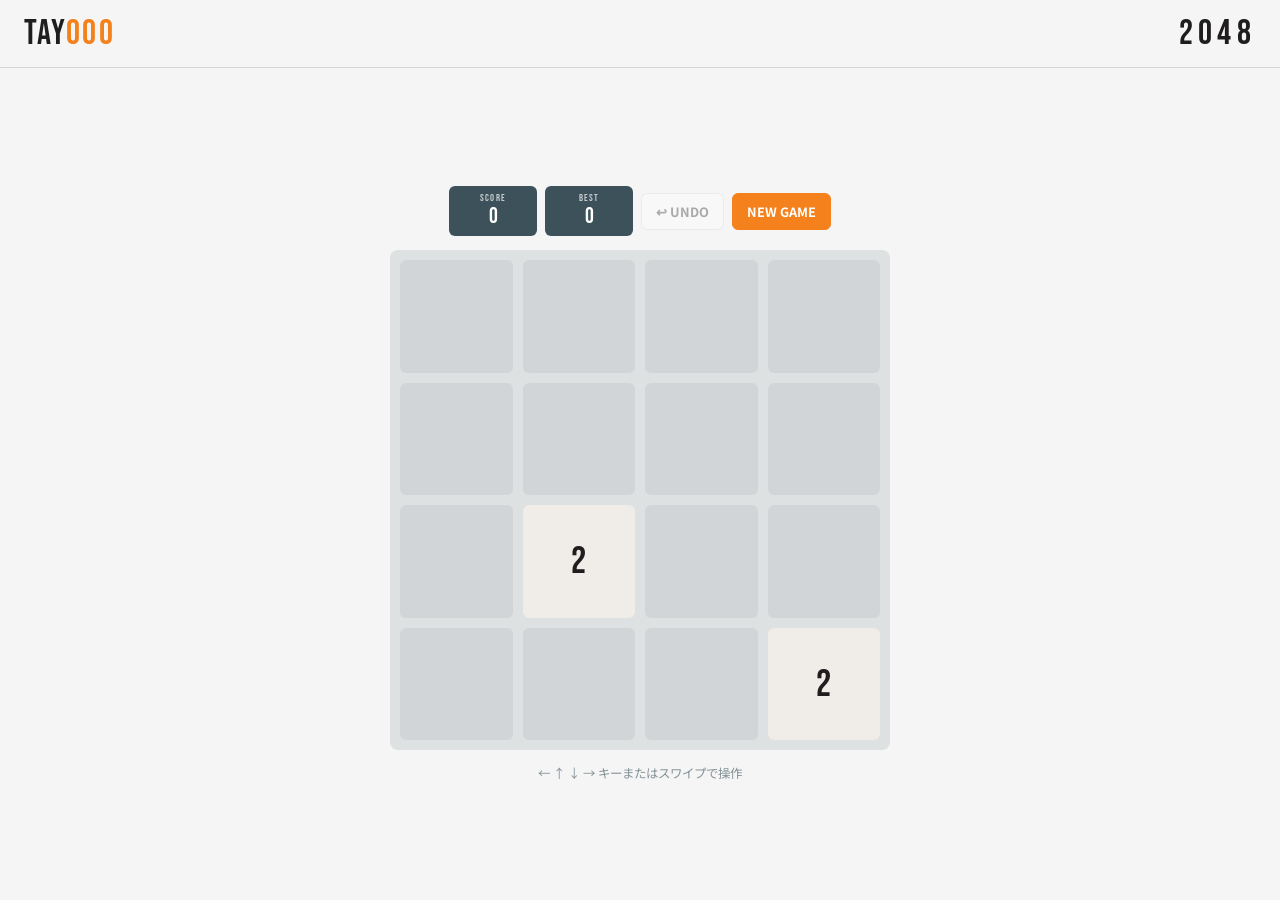
==== 2048/index.html @ 4462df3a "refactor: restructure repo into per-game folders - git mv 2048.html -> 2048/index.html - add shared/" ====
<!DOCTYPE html>
<html lang="ja">
<head>
  <meta charset="UTF-8">
  <meta name="viewport" content="width=device-width, initial-scale=1, maximum-scale=1, user-scalable=no">
  <meta name="description" content="2048ゲーム by tayooo — タイルをスライドして2048を目指そう！">
  <meta property="og:title" content="2048 | tayooo">
  <meta property="og:description" content="2048ゲーム by tayooo — タイルをスライドして2048を目指そう！">
  <title>2048 | tayooo</title>
  <link rel="preconnect" href="https://fonts.googleapis.com">
  <link rel="preconnect" href="https://fonts.gstatic.com" crossorigin>
  <link href="https://fonts.googleapis.com/css2?family=Bebas+Neue&family=Noto+Sans+JP:wght@400;700&display=swap" rel="stylesheet">
  <style>
    :root {
      --fh: 'Bebas Neue', sans-serif;
      --fb: 'Noto Sans JP', sans-serif;
      --accent: #f5811c;
      --sub: #3c5159;
      --text: #201d1e;
      --bg: #F5F5F5;
      --border: rgba(60, 81, 89, 0.2);
    }

    *, *::before, *::after { box-sizing: border-box; margin: 0; padding: 0; }

    body {
      background-color: var(--bg);
      color: var(--text);
      font-family: var(--fb);
      min-height: 100dvh;
      display: flex;
      flex-direction: column;
    }

    /* Header */
    header {
      display: flex;
      align-items: center;
      justify-content: space-between;
      padding: 12px 24px;
      border-bottom: 1px solid var(--border);
      flex-shrink: 0;
    }

    .logo {
      font-family: var(--fh);
      font-size: clamp(1.6rem, 4vw, 2.2rem);
      text-decoration: none;
      color: var(--text);
      letter-spacing: 0.06em;
    }

    .logo .accent { color: var(--accent); }

    .header-title {
      font-family: var(--fh);
      font-size: clamp(1.6rem, 4vw, 2.2rem);
      letter-spacing: 0.15em;
    }

    /* Main */
    main {
      flex: 1;
      display: flex;
      flex-direction: column;
      align-items: center;
      justify-content: center;
      padding: 16px;
      gap: 14px;
    }

    /* Score area */
    .score-area {
      display: flex;
      flex-wrap: wrap;
      gap: 8px;
      align-items: center;
      justify-content: center;
      width: 100%;
      max-width: min(95vw, 500px);
    }

    .score-box {
      font-family: var(--fh);
      background: var(--sub);
      color: white;
      padding: 6px 14px;
      border-radius: 6px;
      min-width: 88px;
      text-align: center;
    }

    .score-label {
      display: block;
      font-size: 0.6rem;
      opacity: 0.7;
      letter-spacing: 0.12em;
      text-transform: uppercase;
    }

    .score-value {
      font-size: 1.4rem;
      line-height: 1.2;
    }

    /* Buttons */
    .btn {
      font-family: var(--fb);
      font-weight: 700;
      font-size: 0.8rem;
      padding: 8px 14px;
      border-radius: 6px;
      border: 1px solid var(--border);
      background: white;
      color: var(--text);
      cursor: pointer;
      transition: opacity 80ms ease;
      white-space: nowrap;
    }

    .btn:hover:not(:disabled) { opacity: 0.75; }

    .btn:disabled {
      opacity: 0.35;
      cursor: not-allowed;
    }

    .btn-accent {
      background: var(--accent);
      color: white;
      border-color: var(--accent);
    }

    /* Grid */
    .grid-outer {
      position: relative;
      width: min(95vw, calc(95dvh - 200px), 500px);
    }

    .grid-bg {
      display: grid;
      grid-template-columns: repeat(4, 1fr);
      grid-template-rows: repeat(4, 1fr);
      gap: 10px;
      padding: 10px;
      background: rgba(60, 81, 89, 0.12);
      border-radius: 8px;
      aspect-ratio: 1;
    }

    .cell {
      background: rgba(60, 81, 89, 0.08);
      border-radius: 6px;
    }

    .grid-tiles {
      position: absolute;
      inset: 0;
      display: grid;
      grid-template-columns: repeat(4, 1fr);
      grid-template-rows: repeat(4, 1fr);
      gap: 10px;
      padding: 10px;
    }

    /* Tiles */
    .tile {
      display: flex;
      align-items: center;
      justify-content: center;
      border-radius: 6px;
      font-family: var(--fh);
      font-size: clamp(1.4rem, 5vw, 2.4rem);
      transition: background-color 80ms ease;
      user-select: none;
    }

    .tile-1024,
    .tile-2048 { font-size: clamp(1rem, 3.5vw, 1.8rem); }

    .tile-super { font-size: clamp(0.8rem, 2.8vw, 1.5rem); }

    @keyframes tile-appear {
      0%   { transform: scale(0); opacity: 0; }
      60%  { transform: scale(1.1); }
      100% { transform: scale(1); opacity: 1; }
    }

    .tile-new { animation: tile-appear 180ms ease forwards; }

    @keyframes tile-merge {
      0%   { transform: scale(1); }
      40%  { transform: scale(1.2); }
      100% { transform: scale(1); }
    }

    .tile-merged { animation: tile-merge 150ms ease forwards; }

    /* Tile colors */
    .tile-2    { background: #f0ece8; color: var(--text); }
    .tile-4    { background: #e4ddd6; color: var(--text); }
    .tile-8    { background: var(--accent); color: white; }
    .tile-16   { background: #e8720e; color: white; }
    .tile-32   { background: #d96400; color: white; }
    .tile-64   { background: #c55800; color: white; }
    .tile-128  { background: #3c5159; color: white; }
    .tile-256  { background: #2f4149; color: white; }
    .tile-512  { background: #233139; color: white; }
    .tile-1024 { background: #172529; color: white; }
    .tile-2048 { background: var(--text); color: var(--accent); box-shadow: 0 0 20px rgba(245,129,28,0.6); }
    .tile-super { background: #0d1a1f; color: var(--accent); }

    /* Overlays */
    .overlay {
      position: absolute;
      inset: 0;
      border-radius: 8px;
      display: flex;
      flex-direction: column;
      align-items: center;
      justify-content: center;
      gap: 12px;
      z-index: 20;
    }

    .overlay.win      { background: rgba(245, 129, 28, 0.92); }
    .overlay.gameover { background: rgba(32, 29, 30, 0.88); }

    .overlay-title {
      font-family: var(--fh);
      font-size: clamp(2.2rem, 9vw, 3.8rem);
      color: white;
      letter-spacing: 0.1em;
      text-align: center;
    }

    .overlay-score {
      color: white;
      font-size: 1rem;
      opacity: 0.9;
    }

    .overlay-btns {
      display: flex;
      gap: 10px;
      flex-wrap: wrap;
      justify-content: center;
    }

    .overlay .btn {
      background: rgba(255,255,255,0.2);
      border-color: rgba(255,255,255,0.5);
      color: white;
    }

    .overlay .btn:hover:not(:disabled) { background: rgba(255,255,255,0.35); }
    .overlay .btn-accent { background: var(--accent); border-color: var(--accent); }

    .hidden { display: none !important; }

    .instructions {
      font-size: 0.78rem;
      color: var(--sub);
      opacity: 0.6;
      text-align: center;
    }
  </style>
</head>
<body>

<header>
  <a href="https://tayooo.com" class="logo">TAY<span class="accent">OOO</span></a>
  <span class="header-title">2048</span>
</header>

<main>
  <div class="score-area">
    <div class="score-box">
      <span class="score-label">Score</span>
      <span class="score-value" id="score-val">0</span>
    </div>
    <div class="score-box">
      <span class="score-label">Best</span>
      <span class="score-value" id="best-val">0</span>
    </div>
    <button class="btn" id="undo-btn" onclick="undo()" disabled>↩ UNDO</button>
    <button class="btn btn-accent" onclick="newGame()">NEW GAME</button>
  </div>

  <div class="grid-outer" id="board-el">
    <div class="grid-bg">
      <div class="cell"></div><div class="cell"></div><div class="cell"></div><div class="cell"></div>
      <div class="cell"></div><div class="cell"></div><div class="cell"></div><div class="cell"></div>
      <div class="cell"></div><div class="cell"></div><div class="cell"></div><div class="cell"></div>
      <div class="cell"></div><div class="cell"></div><div class="cell"></div><div class="cell"></div>
    </div>

    <div class="grid-tiles" id="tiles-grid"></div>

    <div class="overlay win hidden" id="win-overlay">
      <div class="overlay-title">🎉 YOU WIN!</div>
      <div class="overlay-score" id="win-score-txt"></div>
      <div class="overlay-btns">
        <button class="btn" onclick="continueGame()">Continue</button>
        <button class="btn btn-accent" onclick="newGame()">New Game</button>
      </div>
    </div>

    <div class="overlay gameover hidden" id="gameover-overlay">
      <div class="overlay-title">GAME OVER</div>
      <div class="overlay-score" id="gameover-score-txt"></div>
      <div class="overlay-btns">
        <button class="btn btn-accent" onclick="newGame()">New Game</button>
      </div>
    </div>
  </div>

  <div class="instructions">← ↑ ↓ → キーまたはスワイプで操作</div>
</main>

<script>
  let board, score, bestScore, prevState, hasWon, gameRunning;

  bestScore = parseInt(localStorage.getItem('2048-best') || '0');

  function newGame() {
    board = Array.from({length: 4}, () => Array(4).fill(null));
    score = 0;
    prevState = null;
    hasWon = false;
    gameRunning = true;
    hideOverlays();
    spawnTile();
    spawnTile();
    render();
    updateUI();
  }

  function cloneBoard(b) {
    return b.map(row => row.map(c => c ? {...c} : null));
  }

  function spawnTile() {
    const empties = [];
    for (let r = 0; r < 4; r++)
      for (let c = 0; c < 4; c++)
        if (!board[r][c]) empties.push([r, c]);
    if (!empties.length) return;
    const [r, c] = empties[Math.floor(Math.random() * empties.length)];
    board[r][c] = { value: Math.random() < 0.9 ? 2 : 4, isNew: true, isMerged: false };
  }

  function slideRow(cells) {
    const vals = cells.map(c => c ? c.value : 0).filter(v => v > 0);
    const result = [];
    let add = 0;
    let i = 0;
    while (i < vals.length) {
      if (i + 1 < vals.length && vals[i] === vals[i + 1]) {
        const m = vals[i] * 2;
        add += m;
        result.push({ value: m, isNew: false, isMerged: true });
        i += 2;
      } else {
        result.push({ value: vals[i], isNew: false, isMerged: false });
        i++;
      }
    }
    while (result.length < 4) result.push(null);
    return { row: result, add };
  }

  function move(dir) {
    if (!gameRunning) return;

    const oldBoard = cloneBoard(board);
    const oldScore = score;
    const nb = Array.from({length: 4}, () => Array(4).fill(null));
    let scoreAdd = 0;

    if (dir === 'left') {
      for (let r = 0; r < 4; r++) {
        const { row, add } = slideRow(board[r]);
        nb[r] = row;
        scoreAdd += add;
      }
    } else if (dir === 'right') {
      for (let r = 0; r < 4; r++) {
        const { row, add } = slideRow([...board[r]].reverse());
        nb[r] = row.reverse();
        scoreAdd += add;
      }
    } else if (dir === 'up') {
      for (let c = 0; c < 4; c++) {
        const col = board.map(row => row[c]);
        const { row, add } = slideRow(col);
        for (let r = 0; r < 4; r++) nb[r][c] = row[r];
        scoreAdd += add;
      }
    } else if (dir === 'down') {
      for (let c = 0; c < 4; c++) {
        const col = board.map(row => row[c]).reverse();
        const { row, add } = slideRow(col);
        const unrev = row.reverse();
        for (let r = 0; r < 4; r++) nb[r][c] = unrev[r];
        scoreAdd += add;
      }
    }

    let changed = false;
    outer: for (let r = 0; r < 4; r++)
      for (let c = 0; c < 4; c++) {
        const ov = oldBoard[r][c] ? oldBoard[r][c].value : 0;
        const nv = nb[r][c] ? nb[r][c].value : 0;
        if (ov !== nv) { changed = true; break outer; }
      }

    if (!changed) return;

    prevState = { board: oldBoard, score: oldScore, hadWon: hasWon };
    board = nb;
    score += scoreAdd;

    if (score > bestScore) {
      bestScore = score;
      localStorage.setItem('2048-best', bestScore);
    }

    spawnTile();
    render();
    updateUI();

    if (!hasWon) {
      for (let r = 0; r < 4; r++)
        for (let c = 0; c < 4; c++)
          if (board[r][c] && board[r][c].value === 2048) {
            hasWon = true;
            gameRunning = false;
            document.getElementById('win-score-txt').textContent = `Score: ${score}`;
            document.getElementById('win-overlay').classList.remove('hidden');
            return;
          }
    }

    if (isGameOver()) {
      gameRunning = false;
      document.getElementById('gameover-score-txt').textContent = `Score: ${score}`;
      document.getElementById('gameover-overlay').classList.remove('hidden');
    }
  }

  function isGameOver() {
    for (let r = 0; r < 4; r++)
      for (let c = 0; c < 4; c++) {
        if (!board[r][c]) return false;
        const v = board[r][c].value;
        if (c < 3 && board[r][c+1] && board[r][c+1].value === v) return false;
        if (r < 3 && board[r+1][c] && board[r+1][c].value === v) return false;
      }
    return true;
  }

  function undo() {
    if (!prevState) return;
    board = prevState.board;
    score = prevState.score;
    hasWon = prevState.hadWon;
    prevState = null;
    gameRunning = true;
    hideOverlays();
    render();
    updateUI();
  }

  function continueGame() {
    gameRunning = true;
    document.getElementById('win-overlay').classList.add('hidden');
  }

  function hideOverlays() {
    document.getElementById('win-overlay').classList.add('hidden');
    document.getElementById('gameover-overlay').classList.add('hidden');
  }

  function render() {
    const grid = document.getElementById('tiles-grid');
    grid.innerHTML = '';
    for (let r = 0; r < 4; r++) {
      for (let c = 0; c < 4; c++) {
        const cell = board[r][c];
        if (!cell) continue;
        const tile = document.createElement('div');
        const valCls = cell.value <= 2048 ? `tile-${cell.value}` : 'tile-super';
        tile.className = `tile ${valCls}`;
        if (cell.isNew) tile.classList.add('tile-new');
        if (cell.isMerged) tile.classList.add('tile-merged');
        tile.style.gridColumn = c + 1;
        tile.style.gridRow = r + 1;
        tile.textContent = cell.value;
        grid.appendChild(tile);
      }
    }
  }

  function updateUI() {
    document.getElementById('score-val').textContent = score;
    document.getElementById('best-val').textContent = bestScore;
    document.getElementById('undo-btn').disabled = !prevState;
  }

  document.addEventListener('keydown', e => {
    const map = { ArrowLeft: 'left', ArrowRight: 'right', ArrowUp: 'up', ArrowDown: 'down' };
    if (map[e.key]) {
      e.preventDefault();
      move(map[e.key]);
    }
  });

  const MIN_SWIPE = 30;
  let touchStartX = 0, touchStartY = 0;
  const boardEl = document.getElementById('board-el');

  boardEl.addEventListener('touchstart', e => {
    touchStartX = e.touches[0].clientX;
    touchStartY = e.touches[0].clientY;
  }, { passive: true });

  boardEl.addEventListener('touchend', e => {
    const dx = e.changedTouches[0].clientX - touchStartX;
    const dy = e.changedTouches[0].clientY - touchStartY;
    if (Math.max(Math.abs(dx), Math.abs(dy)) < MIN_SWIPE) return;
    if (Math.abs(dx) > Math.abs(dy)) {
      move(dx > 0 ? 'right' : 'left');
    } else {
      move(dy > 0 ? 'down' : 'up');
    }
  });

  newGame();
</script>
</body>
</html>
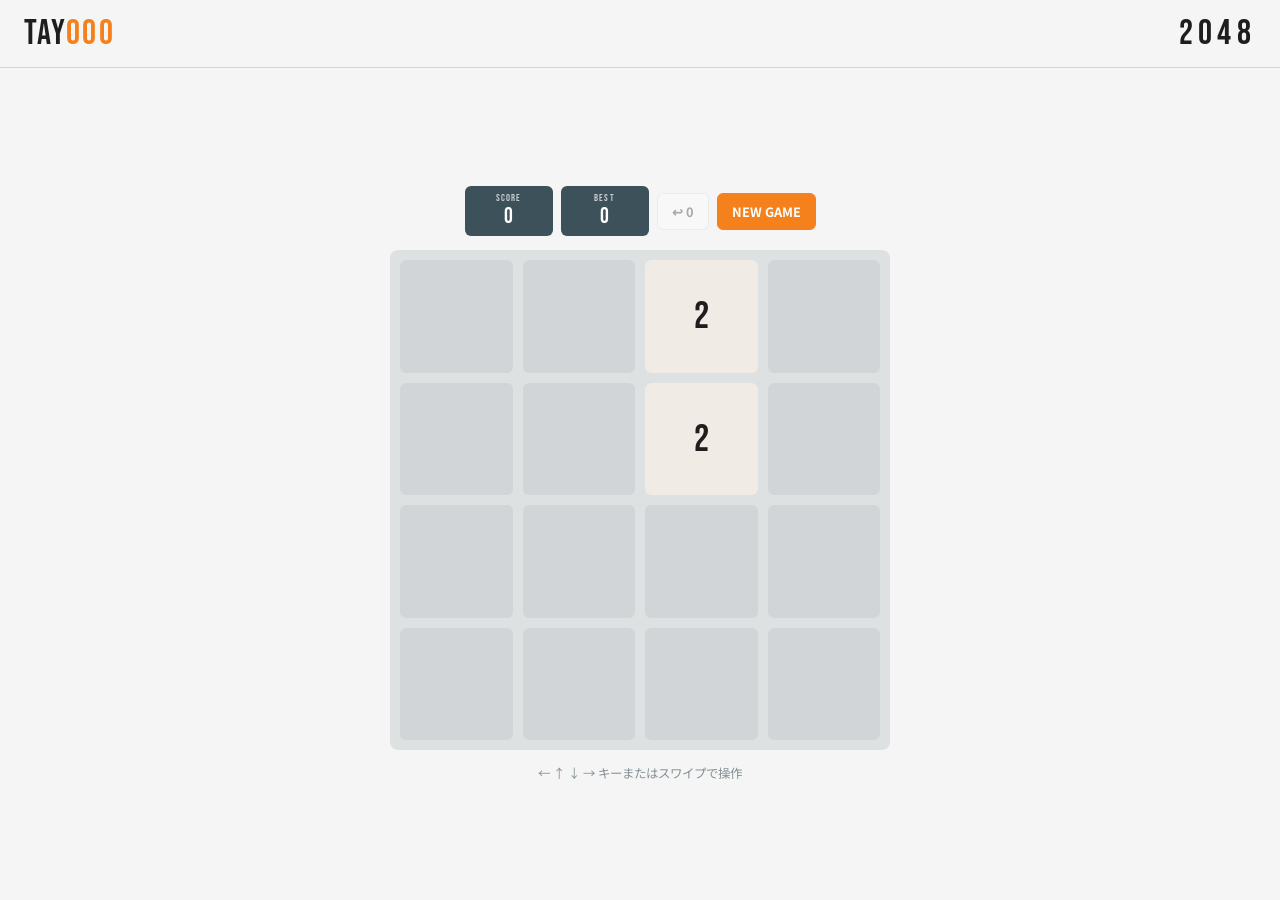
==== commit c3cde681: "feat: unify tile colors and upgrade undo to 3x on both games Co-Authored-By: Claude Sonnet 4.6 <nore" ====
--- a/2048/index.html
+++ b/2048/index.html
@@ -175,11 +175,6 @@
       user-select: none;
     }
 
-    .tile-1024,
-    .tile-2048 { font-size: clamp(1rem, 3.5vw, 1.8rem); }
-
-    .tile-super { font-size: clamp(0.8rem, 2.8vw, 1.5rem); }
-
     @keyframes tile-appear {
       0%   { transform: scale(0); opacity: 0; }
       60%  { transform: scale(1.1); }
@@ -197,18 +192,18 @@
     .tile-merged { animation: tile-merge 150ms ease forwards; }
 
     /* Tile colors */
-    .tile-2    { background: #f0ece8; color: var(--text); }
-    .tile-4    { background: #e4ddd6; color: var(--text); }
-    .tile-8    { background: var(--accent); color: white; }
-    .tile-16   { background: #e8720e; color: white; }
-    .tile-32   { background: #d96400; color: white; }
-    .tile-64   { background: #c55800; color: white; }
-    .tile-128  { background: #3c5159; color: white; }
-    .tile-256  { background: #2f4149; color: white; }
-    .tile-512  { background: #233139; color: white; }
-    .tile-1024 { background: #172529; color: white; }
-    .tile-2048 { background: var(--text); color: var(--accent); box-shadow: 0 0 20px rgba(245,129,28,0.6); }
-    .tile-super { background: #0d1a1f; color: var(--accent); }
+    .tile-2    { background: #f0ebe4; color: #201d1e; }
+    .tile-4    { background: #e0d5c8; color: #201d1e; }
+    .tile-8    { background: #cfc0af; color: #201d1e; }
+    .tile-16   { background: #f5a55a; color: white; }
+    .tile-32   { background: #f5811c; color: white; }
+    .tile-64   { background: #d96800; color: white; }
+    .tile-128  { background: #5a7a85; color: white; }
+    .tile-256  { background: #3c5159; color: white; }
+    .tile-512  { background: #2a3d45; color: white; }
+    .tile-1024 { background: #e05a3a; color: white; font-size: clamp(1rem, 3.5vw, 1.8rem); }
+    .tile-2048 { background: #c03a1e; color: white; box-shadow: 0 0 20px rgba(192,58,30,0.6); font-size: clamp(1rem, 3.5vw, 1.8rem); }
+    .tile-super { background: #201d1e; color: #f5811c; font-size: clamp(0.8rem, 2.8vw, 1.5rem); }
 
     /* Overlays */
     .overlay {
@@ -319,14 +314,14 @@
 </main>
 
 <script>
-  let board, score, bestScore, prevState, hasWon, gameRunning;
+  let board, score, bestScore, undoStack, hasWon, gameRunning;
 
   bestScore = parseInt(localStorage.getItem('2048-best') || '0');
 
   function newGame() {
     board = Array.from({length: 4}, () => Array(4).fill(null));
     score = 0;
-    prevState = null;
+    undoStack = [];
     hasWon = false;
     gameRunning = true;
     hideOverlays();
@@ -417,7 +412,8 @@
 
     if (!changed) return;
 
-    prevState = { board: oldBoard, score: oldScore, hadWon: hasWon };
+    if (undoStack.length >= 3) undoStack.shift();
+    undoStack.push({ board: oldBoard, score: oldScore, hadWon: hasWon });
     board = nb;
     score += scoreAdd;
 
@@ -461,11 +457,11 @@
   }
 
   function undo() {
-    if (!prevState) return;
-    board = prevState.board;
-    score = prevState.score;
-    hasWon = prevState.hadWon;
-    prevState = null;
+    if (!undoStack.length) return;
+    const prev = undoStack.pop();
+    board = prev.board;
+    score = prev.score;
+    hasWon = prev.hadWon;
     gameRunning = true;
     hideOverlays();
     render();
@@ -505,7 +501,9 @@
   function updateUI() {
     document.getElementById('score-val').textContent = score;
     document.getElementById('best-val').textContent = bestScore;
-    document.getElementById('undo-btn').disabled = !prevState;
+    const left = undoStack.length;
+    document.getElementById('undo-btn').textContent = `↩ ${left}`;
+    document.getElementById('undo-btn').disabled = left === 0;
   }
 
   document.addEventListener('keydown', e => {
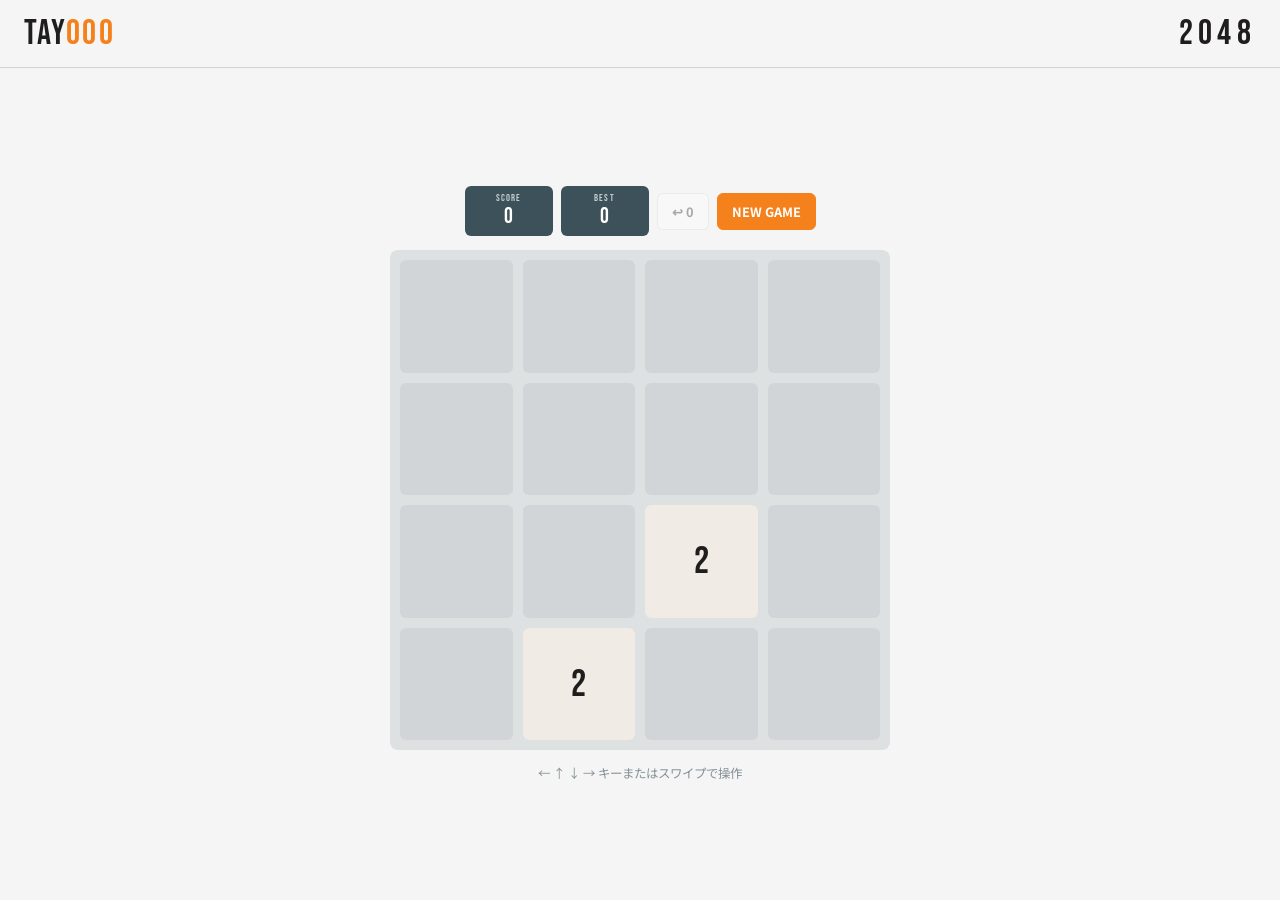
==== commit bf5f7f79: "fix: rebuild 1024 as single HTML, fix swipe scroll on both games Co-Authored-By: Claude Sonnet 4.6 <" ====
--- a/2048/index.html
+++ b/2048/index.html
@@ -30,6 +30,9 @@
       min-height: 100dvh;
       display: flex;
       flex-direction: column;
+      overflow: hidden;
+      overscroll-behavior: none;
+      touch-action: none;
     }
 
     /* Header */
@@ -519,11 +522,17 @@
   const boardEl = document.getElementById('board-el');
 
   boardEl.addEventListener('touchstart', e => {
+    e.preventDefault();
     touchStartX = e.touches[0].clientX;
     touchStartY = e.touches[0].clientY;
-  }, { passive: true });
+  }, { passive: false });
+
+  boardEl.addEventListener('touchmove', e => {
+    e.preventDefault();
+  }, { passive: false });
 
   boardEl.addEventListener('touchend', e => {
+    e.preventDefault();
     const dx = e.changedTouches[0].clientX - touchStartX;
     const dy = e.changedTouches[0].clientY - touchStartY;
     if (Math.max(Math.abs(dx), Math.abs(dy)) < MIN_SWIPE) return;
@@ -532,7 +541,7 @@
     } else {
       move(dy > 0 ? 'down' : 'up');
     }
-  });
+  }, { passive: false });
 
   newGame();
 </script>
